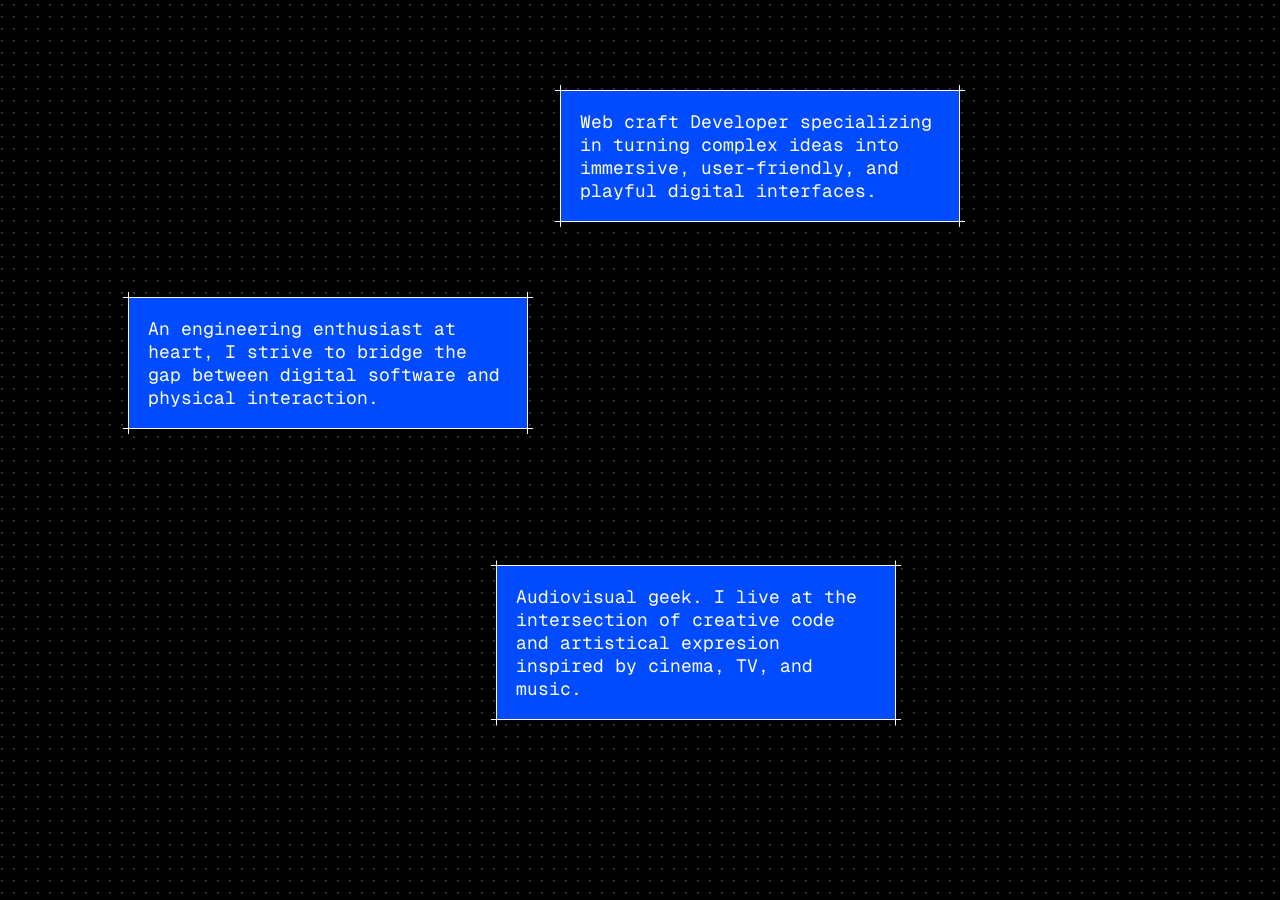
==== index.html @ 768e44a3 "feat: add fluid pixel cursor" ====
<!DOCTYPE html>
<html lang="en">

<head>
  <meta charset="UTF-8">
  <meta name="viewport" content="width=device-width, initial-scale=1.0">
  <title>Document</title>
  <link rel="stylesheet" href="css/style.css">
  <link rel="stylesheet" href="css/fonts.css">
</head>

<body>
  <main>

    <section class="hero__poster">
      <!-- <div class="hero__picture mask-p5">
        <svg class="hero__picture__svg" viewBox="0 0 800 800" fill="none" xmlns="http://www.w3.org/2000/svg"
          preserveAspectRatio="xMidYMid slice">
          <defs>
            <mask id="gridMask" class="grid-mask" maskUnits="userSpaceOnUse" maskContentUnits="userSpaceOnUse" x="0"
              y="0" width="800" height="800">
              <rect width="800" height="800" fill="white" class="rect" />
              <rect width="80" height="80" fill="black" />
              <rect x="80" y="480" width="80" height="80" fill="black" />
              <rect y="400" width="80" height="80" fill="black" />
              <rect x="160" y="400" width="80" height="80" fill="black" />
              <rect x="160" y="560" width="80" height="80" fill="black" />
              <rect x="480" y="560" width="80" height="80" fill="black" />
              <rect x="480" y="240" width="80" height="80" fill="black" />
              <rect x="400" y="480" width="80" height="80" fill="black" />
              <rect y="160" width="80" height="80" fill="black" />
              <rect x="80" y="320" width="80" height="80" fill="black" />
              <rect x="160" y="160" width="80" height="80" fill="black" />
              <rect x="320" y="80" width="80" height="80" fill="black" />
              <rect x="400" y="160" width="80" height="80" fill="black" />
              <rect x="720" y="480" width="80" height="80" fill="black" />
              <rect x="240" y="240" width="80" height="80" fill="black" />
              <rect x="480" y="400" width="80" height="80" fill="black" />
              <rect x="720" y="80" width="80" height="80" fill="black" />
              <rect x="640" width="80" height="80" fill="black" />
              <rect x="320" y="640" width="80" height="80" fill="black" />
              <rect x="560" y="320" width="80" height="80" fill="black" />
              <rect x="240" width="80" height="80" fill="black" />
              <rect y="720" width="80" height="80" fill="black" />
              <rect x="640" y="160" width="80" height="80" fill="black" />
              <rect x="560" y="80" width="80" height="80" fill="black" />
              <rect x="720" y="320" width="80" height="80" fill="black" />
              <rect x="640" y="400" width="80" height="80" fill="black" />
              <rect x="640" y="560" width="80" height="80" fill="black" />
              <rect x="560" y="640" width="80" height="80" fill="black" />
              <rect x="480" y="720" width="80" height="80" fill="black" />
              <rect x="240" y="720" width="80" height="80" fill="black" />
              <rect x="80" y="640" width="80" height="80" fill="black" />
              <rect x="720" y="720" width="80" height="80" fill="black" />
              <rect y="560" width="80" height="80" fill="black" />
              <rect x="80" y="80" width="80" height="80" fill="black" />
              <rect x="400" width="80" height="80" fill="black" />

            </mask>
          </defs>
          <image href="./img/avatar.png" width="800" height="800" preserveAspectRatio="xMidYMid slice"
            mask="url(#gridMask)" />
        </svg>
      </div> -->

      <div class="hero__quotes">
        <div class="hero__quotes__item mask-p5">
          <p class="hero__quotes__item--text">
            <span class="is-span-word">
              <span>W</span>
              <span>e</span>
              <span>b</span>
              <span class="is-space"> </span>
              <span>c</span>
              <span>r</span>
              <span>a</span>
              <span>f</span>
              <span>t</span>
              <span class="is-space"> </span>
              <span>D</span>
              <span>e</span>
              <span>v</span>
              <span>e</span>
              <span>l</span>
              <span>o</span>
              <span>p</span>
              <span>e</span>
              <span>r</span>
              <span class="is-space"> </span>
            </span>specializing in turning complex ideas into
            <span class="is-span-word">

              <span>i</span>
              <span>m</span>
              <span>m</span>
              <span>e</span>
              <span>r</span>
              <span>s</span>
              <span>i</span>
              <span>v</span>
              <span>e</span>
            </span>, user-friendly, and playful digital interfaces.

          </p>
          <div class="hero__quotes__item--border is-horizontal is-top"></div>
          <div class="hero__quotes__item--border is-horizontal is-bottom"></div>
          <div class="hero__quotes__item--border is-vertical is-left"></div>
          <div class="hero__quotes__item--border is-vertical is-right"></div>
        </div>
        <div class="hero__quotes__item mask-p5">
          <p class="hero__quotes__item--text">
            An engineering enthusiast at heart, I strive to bridge the gap between
            <span class="is-span-word">
              <span>d</span>
              <span>i</span>
              <span>g</span>
              <span>i</span>
              <span>t</span>
              <span>a</span>
              <span>l</span>
              <span class="is-space"> </span>
              <span>s</span>
              <span>o</span>
              <span>f</span>
              <span>t</span>
              <span>w</span>
              <span>a</span>
              <span>r</span>
              <span>e</span>
            </span>
            and
            <span class="is-span-word">
              <span>p</span>
              <span>h</span>
              <span>y</span>
              <span>s</span>
              <span>i</span>
              <span>c</span>
              <span>a</span>
              <span>l</span>
              <span class="is-space"> </span>


              <span>i</span>
              <span>n</span>
              <span>t</span>
              <span>e</span>
              <span>r</span>
              <span>a</span>
              <span>c</span>
              <span>t</span>
              <span>i</span>
              <span>o</span>
              <span>n</span></span>.
          </p>
          <div class="hero__quotes__item--border is-horizontal is-top"></div>
          <div class="hero__quotes__item--border is-horizontal is-bottom"></div>
          <div class="hero__quotes__item--border is-vertical is-left"></div>
          <div class="hero__quotes__item--border is-vertical is-right"></div>
        </div>
        <div class="hero__quotes__item mask-p5">
          <p class="hero__quotes__item--text">
            Audiovisual geek. I live at the intersection of

            <span class="is-span-word">
              <span>c</span>
              <span>r</span>
              <span>e</span>
              <span>a</span>
              <span>t</span>
              <span>i</span>
              <span>v</span>
              <span>e</span>
              <span class="is-space"> </span>
              <span>c</span>
              <span>o</span>
              <span>d</span>
              <span>e</span>
            </span> and
            <span class="is-span-word">
              <span>a</span>
              <span>r</span>
              <span>t</span>
              <span>i</span>
              <span>s</span>
              <span>t</span>
              <span>i</span>
              <span>c</span>
              <span>a</span>
              <span>l</span>
              <span class="is-space"> </span>
              <span>e</span>
              <span>x</span>
              <span>p</span>
              <span>r</span>
              <span>e</span>
              <span>s</span>
              <span>i</span>
              <span>o</span>
              <span>n</span>
            </span> inspired by
            cinema, TV, and music.
          </p>
          <div class="hero__quotes__item--border is-horizontal is-top"></div>
          <div class="hero__quotes__item--border is-horizontal is-bottom"></div>
          <div class="hero__quotes__item--border is-vertical is-left"></div>
          <div class="hero__quotes__item--border is-vertical is-right"></div>
        </div>

      </div>


    </section>
  </main>

  <script src="js/script.js" type="module"></script>
</body>

</html>
---- css/style.css ----
@import url('fonts.css');

:root {
  --font-family: 'Geist', sans-serif;
  --font-title: 'Geist', sans-serif;
  --font-mono: 'GeistMono', monospace;
  --font-pixel-circle: 'GeistPixel-Circle', monospace;
  --font-pixel-grid: 'GeistPixel-Grid', monospace;
  --font-pixel-line: 'GeistPixel-Line', monospace;
  --font-pixel-square: 'GeistPixel-Square', monospace;
  --font-pixel-triangle: 'GeistPixel-Triangle', monospace;
  --accent-color: #004bff;
  --background-color: #000;
  --color-text: #FFF;
}

* {
  margin: 0;
  padding: 0;
  box-sizing: border-box;
  /* outline: 1px solid red; */
}

html {
  font-size: 10px;
}

body {
  font-size: 1.4rem;
  background-color: var(--background-color);
  background-image: url("data:image/svg+xml;utf8,<svg width='51' height='51' viewBox='0 0 51 51' fill='none' xmlns='http://www.w3.org/2000/svg'><line x1='4.18933' y1='0' x2='4.18933' y2='8.124' stroke='%23D9D9D9'/><line y1='3.93469' x2='8.1989' y2='3.93469' stroke='%23D9D9D9'/></svg>");
  background-size: 12px 12px;
  background-position-x: 2%;
  background-position-y: 0.5%;
  color: var(--color-text);
  font-family: var(--font-mono);
  padding: 2rem;
  overflow-x: hidden;
  min-height: 100vh;

  display: flex;
  flex-direction: column;
  justify-content: center;
  align-items: center;
}

main {
  width: 100%;
  height: 100%;
  /* display: flex;
  flex-direction: column;
  justify-content: center;
  align-items: center; */
}

canvas {
  position: fixed;
  top: 0;
  left: 0;
  width: 100%;
  height: 100%;
  z-index: -1;
}

strong {
  font-family: var(--font-pixel-line);
  font-weight: 100;
  color: var(--accent-color);
}

h2,
h3 {
  font-size: 2rem;
  margin-bottom: 2rem;
}

ol,
ul {
  list-style: none;
  margin-bottom: 2rem;
}

a {
  text-decoration: none;
  color: var(--color-text);
  text-decoration: underline;
  transition: all 0.2s ease-out;
}

/* a:hover {
  color: var(--accent-color);
  background-color: var(--color-text);
  animation: underline 0.2s ease-out;
} */

img {
  width: 100%;
  height: auto;
  object-fit: cover;
}

span {
  display: inline-block;
  width: max-content;
}

*::selection {
  color: var(--accent-color);
  background-color: var(--color-text);
}




.hero__quotes {
  display: flex;
  align-items: center;
  flex-direction: column;
  gap: 10rem;
  padding-block: 5rem;
}

.hero__quotes__item {
  position: relative;
  padding: 2rem;
  background-color: var(--accent-color);
  width: 80%;
  transition: all 0.2s ease;
  /* animation: floating 10s linear infinite;
  animation-delay: calc(2s * sibling-index()); */
}

.hero__quotes__item--text {
  transition: all 0.2s ease;
}

.hero__quotes__item--text>.is-span-word {
  display: inline-flex;
  width: max-content;
}

.hero__quotes__item--text>span {
  display: inline-block;
  width: 1ch;
}

.hero__quotes__item--text .is-space {
  width: 1ch;
}

.hero__quotes__item--border {
  position: absolute;
  background-color: var(--color-text);
  z-index: 1;
  transition: all 0.2s ease;
}

.hero__quotes__item--border.is-horizontal {
  height: 1px;
  width: calc(100% + 1rem);
  left: 50%;
  transform: translateX(-50%);
}

.hero__quotes__item--border.is-vertical {
  width: 1px;
  height: calc(100% + 1rem);
  top: 50%;
  transform: translateY(-50%);
}

.hero__quotes__item--border.is-top {
  top: 0;
}

.hero__quotes__item--border.is-bottom {
  bottom: 0;
}

.hero__quotes__item--border.is-left {
  left: 0;
}

.hero__quotes__item--border.is-right {
  right: 0;

}


/* Tablet */
@media (min-width: 768px) {



  .hero__quotes {
    position: absolute;
    inset: 0;
  }

  .hero__quotes__item {
    position: fixed;
    max-width: 300px;
    /* animation: floating 10s linear infinite; */
    animation-delay: calc(2s * sibling-index());
  }



  .hero__quotes__item:nth-child(1) {
    top: 10%;
    right: 25%;
  }

  .hero__quotes__item:nth-child(2) {
    top: 33%;
    left: 10%;
  }

  .hero__quotes__item:nth-child(3) {
    bottom: 20%;
    right: 30%;
  }



}

/* Desktop */
@media (min-width: 1200px) {
  .hero__quotes__item {
    max-width: 400px;
  }

  .hero__quotes__item--text {
    font-size: 1.8rem;
  }


}

/* Hover */
@media (hover: hover) and (pointer: fine) {
  .hero__quotes__item:hover .hero__quotes__item--text {
    scale: 0.9;
  }

  .hero__quotes__item:hover .hero__quotes__item--border.is-horizontal {
    width: calc(100% - 4rem);
  }

  .hero__quotes__item:hover .hero__quotes__item--border.is-vertical {
    height: calc(100% - 3rem);
  }

  .hero__quotes__item:hover .is-top {
    translate: 0 1.5rem;
  }

  .hero__quotes__item:hover .is-bottom {
    translate: 0 -1.5rem;
  }

  .hero__quotes__item:hover .is-left {
    translate: 2rem 0;
  }

  .hero__quotes__item:hover .is-right {
    translate: -2rem 0;
  }

  .hero__quotes__item:hover .is-span-word {
    background-color: var(--color-text);
    color: var(--accent-color);
  }

  .hero__quotes__item:hover .is-span-word>span {

    animation: type-lette-opacity 0.15s linear forwards;
    animation-delay: calc(0.1s + 0.02s * sibling-index());
  }


}

/* no hover */
@media (hover: none) and (pointer: coarse) {
  .hero__quotes__item .is-span-word {
    background-color: var(--color-text);
    color: var(--accent-color);
  }
}

@media (max-width: 767px) {

  html,
  body,
  main {
    max-height: 100svh;
  }

  body {
    min-height: 100svh;
  }

  canvas {
    max-height: 100svh;
    height: 100svh;
  }
}

/* Animations */
@keyframes fadeIn {
  from {
    opacity: 0;
  }

  to {
    opacity: 1;
  }
}



@keyframes disappear-rect {

  /* from {
    fill: black;
  }

  to {
    fill: white;
  } */
  0% {
    fill: black;
  }

  33% {
    fill: white;
  }

  66% {
    fill: white;
  }

  100% {
    fill: black;
  }

}

@keyframes blink {
  0% {
    opacity: 0;
  }

  33% {
    opacity: 1;
  }

  66% {
    opacity: 1;
  }

  100% {
    opacity: 0;
  }
}

@keyframes underscore {

  0% {
    opacity: 1;
  }

  49% {
    opacity: 1;
  }

  50% {
    opacity: 0;
  }

  100% {
    opacity: 0;
  }
}

@keyframes type-lette-opacity {


  0% {
    /* width: 0ch; */
    opacity: 0;
  }

  1% {
    opacity: 1;
  }

  12% {
    opacity: 1;
  }

  13% {
    opacity: 0;
  }

  100% {
    opacity: 1;
  }
}
---- css/fonts.css ----
/* Geist Variable Fonts */
@font-face {
  font-family: 'Geist';
  src: url('../fonts/Geist/webfonts/Geist[wght].woff2') format('woff2');
  font-weight: 100 900;
  font-style: normal;
  font-display: swap;
}

@font-face {
  font-family: 'Geist';
  src: url('../fonts/Geist/webfonts/Geist-Italic[wght].woff2') format('woff2');
  font-weight: 100 900;
  font-style: italic;
  font-display: swap;
}

/* Geist Static Fonts - Fallbacks */
@font-face {
  font-family: 'Geist';
  src: url('../fonts/Geist/webfonts/Geist-Thin.woff2') format('woff2');
  font-weight: 100;
  font-style: normal;
  font-display: swap;
}

@font-face {
  font-family: 'Geist';
  src: url('../fonts/Geist/webfonts/Geist-ThinItalic.woff2') format('woff2');
  font-weight: 100;
  font-style: italic;
  font-display: swap;
}

@font-face {
  font-family: 'Geist';
  src: url('../fonts/Geist/webfonts/Geist-ExtraLight.woff2') format('woff2');
  font-weight: 200;
  font-style: normal;
  font-display: swap;
}

@font-face {
  font-family: 'Geist';
  src: url('../fonts/Geist/webfonts/Geist-ExtraLightItalic.woff2') format('woff2');
  font-weight: 200;
  font-style: italic;
  font-display: swap;
}

@font-face {
  font-family: 'Geist';
  src: url('../fonts/Geist/webfonts/Geist-Light.woff2') format('woff2');
  font-weight: 300;
  font-style: normal;
  font-display: swap;
}

@font-face {
  font-family: 'Geist';
  src: url('../fonts/Geist/webfonts/Geist-LightItalic.woff2') format('woff2');
  font-weight: 300;
  font-style: italic;
  font-display: swap;
}

@font-face {
  font-family: 'Geist';
  src: url('../fonts/Geist/webfonts/Geist-Regular.woff2') format('woff2');
  font-weight: 400;
  font-style: normal;
  font-display: swap;
}

@font-face {
  font-family: 'Geist';
  src: url('../fonts/Geist/webfonts/Geist-Italic.woff2') format('woff2');
  font-weight: 400;
  font-style: italic;
  font-display: swap;
}

@font-face {
  font-family: 'Geist';
  src: url('../fonts/Geist/webfonts/Geist-Medium.woff2') format('woff2');
  font-weight: 500;
  font-style: normal;
  font-display: swap;
}

@font-face {
  font-family: 'Geist';
  src: url('../fonts/Geist/webfonts/Geist-MediumItalic.woff2') format('woff2');
  font-weight: 500;
  font-style: italic;
  font-display: swap;
}

@font-face {
  font-family: 'Geist';
  src: url('../fonts/Geist/webfonts/Geist-SemiBold.woff2') format('woff2');
  font-weight: 600;
  font-style: normal;
  font-display: swap;
}

@font-face {
  font-family: 'Geist';
  src: url('../fonts/Geist/webfonts/Geist-SemiBoldItalic.woff2') format('woff2');
  font-weight: 600;
  font-style: italic;
  font-display: swap;
}

@font-face {
  font-family: 'Geist';
  src: url('../fonts/Geist/webfonts/Geist-Bold.woff2') format('woff2');
  font-weight: 700;
  font-style: normal;
  font-display: swap;
}

@font-face {
  font-family: 'Geist';
  src: url('../fonts/Geist/webfonts/Geist-BoldItalic.woff2') format('woff2');
  font-weight: 700;
  font-style: italic;
  font-display: swap;
}

@font-face {
  font-family: 'Geist';
  src: url('../fonts/Geist/webfonts/Geist-ExtraBold.woff2') format('woff2');
  font-weight: 800;
  font-style: normal;
  font-display: swap;
}

@font-face {
  font-family: 'Geist';
  src: url('../fonts/Geist/webfonts/Geist-ExtraBoldItalic.woff2') format('woff2');
  font-weight: 800;
  font-style: italic;
  font-display: swap;
}

@font-face {
  font-family: 'Geist';
  src: url('../fonts/Geist/webfonts/Geist-Black.woff2') format('woff2');
  font-weight: 900;
  font-style: normal;
  font-display: swap;
}

@font-face {
  font-family: 'Geist';
  src: url('../fonts/Geist/webfonts/Geist-BlackItalic.woff2') format('woff2');
  font-weight: 900;
  font-style: italic;
  font-display: swap;
}

/* GeistMono Variable Fonts */
@font-face {
  font-family: 'GeistMono';
  src: url('../fonts/GeistMono/webfonts/GeistMono[wght].woff2') format('woff2');
  font-weight: 100 900;
  font-style: normal;
  font-display: swap;
}

@font-face {
  font-family: 'GeistMono';
  src: url('../fonts/GeistMono/webfonts/GeistMono-Italic[wght].woff2') format('woff2');
  font-weight: 100 900;
  font-style: italic;
  font-display: swap;
}

/* GeistMono Static Fonts - Fallbacks */
@font-face {
  font-family: 'GeistMono';
  src: url('../fonts/GeistMono/webfonts/GeistMono-Thin.woff2') format('woff2');
  font-weight: 100;
  font-style: normal;
  font-display: swap;
}

@font-face {
  font-family: 'GeistMono';
  src: url('../fonts/GeistMono/webfonts/GeistMono-ThinItalic.woff2') format('woff2');
  font-weight: 100;
  font-style: italic;
  font-display: swap;
}

@font-face {
  font-family: 'GeistMono';
  src: url('../fonts/GeistMono/webfonts/GeistMono-ExtraLight.woff2') format('woff2');
  font-weight: 200;
  font-style: normal;
  font-display: swap;
}

@font-face {
  font-family: 'GeistMono';
  src: url('../fonts/GeistMono/webfonts/GeistMono-ExtraLightItalic.woff2') format('woff2');
  font-weight: 200;
  font-style: italic;
  font-display: swap;
}

@font-face {
  font-family: 'GeistMono';
  src: url('../fonts/GeistMono/webfonts/GeistMono-Light.woff2') format('woff2');
  font-weight: 300;
  font-style: normal;
  font-display: swap;
}

@font-face {
  font-family: 'GeistMono';
  src: url('../fonts/GeistMono/webfonts/GeistMono-LightItalic.woff2') format('woff2');
  font-weight: 300;
  font-style: italic;
  font-display: swap;
}

@font-face {
  font-family: 'GeistMono';
  src: url('../fonts/GeistMono/webfonts/GeistMono-Regular.woff2') format('woff2');
  font-weight: 400;
  font-style: normal;
  font-display: swap;
}

@font-face {
  font-family: 'GeistMono';
  src: url('../fonts/GeistMono/webfonts/GeistMono-Italic.woff2') format('woff2');
  font-weight: 400;
  font-style: italic;
  font-display: swap;
}

@font-face {
  font-family: 'GeistMono';
  src: url('../fonts/GeistMono/webfonts/GeistMono-Medium.woff2') format('woff2');
  font-weight: 500;
  font-style: normal;
  font-display: swap;
}

@font-face {
  font-family: 'GeistMono';
  src: url('../fonts/GeistMono/webfonts/GeistMono-MediumItalic.woff2') format('woff2');
  font-weight: 500;
  font-style: italic;
  font-display: swap;
}

@font-face {
  font-family: 'GeistMono';
  src: url('../fonts/GeistMono/webfonts/GeistMono-SemiBold.woff2') format('woff2');
  font-weight: 600;
  font-style: normal;
  font-display: swap;
}

@font-face {
  font-family: 'GeistMono';
  src: url('../fonts/GeistMono/webfonts/GeistMono-SemiBoldItalic.woff2') format('woff2');
  font-weight: 600;
  font-style: italic;
  font-display: swap;
}

@font-face {
  font-family: 'GeistMono';
  src: url('../fonts/GeistMono/webfonts/GeistMono-Bold.woff2') format('woff2');
  font-weight: 700;
  font-style: normal;
  font-display: swap;
}

@font-face {
  font-family: 'GeistMono';
  src: url('../fonts/GeistMono/webfonts/GeistMono-BoldItalic.woff2') format('woff2');
  font-weight: 700;
  font-style: italic;
  font-display: swap;
}

@font-face {
  font-family: 'GeistMono';
  src: url('../fonts/GeistMono/webfonts/GeistMono-ExtraBold.woff2') format('woff2');
  font-weight: 800;
  font-style: normal;
  font-display: swap;
}

@font-face {
  font-family: 'GeistMono';
  src: url('../fonts/GeistMono/webfonts/GeistMono-ExtraBoldItalic.woff2') format('woff2');
  font-weight: 800;
  font-style: italic;
  font-display: swap;
}

@font-face {
  font-family: 'GeistMono';
  src: url('../fonts/GeistMono/webfonts/GeistMono-Black.woff2') format('woff2');
  font-weight: 900;
  font-style: normal;
  font-display: swap;
}

@font-face {
  font-family: 'GeistMono';
  src: url('../fonts/GeistMono/webfonts/GeistMono-BlackItalic.woff2') format('woff2');
  font-weight: 900;
  font-style: italic;
  font-display: swap;
}

/* GeistPixel Fonts */
@font-face {
  font-family: 'GeistPixel-Circle';
  src: url('../fonts/GeistPixel/webfonts/GeistPixel-Circle.woff2') format('woff2');
  font-weight: 400;
  font-style: normal;
  font-display: swap;
}

@font-face {
  font-family: 'GeistPixel-Grid';
  src: url('../fonts/GeistPixel/webfonts/GeistPixel-Grid.woff2') format('woff2');
  font-weight: 400;
  font-style: normal;
  font-display: swap;
}

@font-face {
  font-family: 'GeistPixel-Line';
  src: url('../fonts/GeistPixel/webfonts/GeistPixel-Line.woff2') format('woff2');
  font-weight: 400;
  font-style: normal;
  font-display: swap;
}

@font-face {
  font-family: 'GeistPixel-Square';
  src: url('../fonts/GeistPixel/webfonts/GeistPixel-Square.woff2') format('woff2');
  font-weight: 400;
  font-style: normal;
  font-display: swap;
}

@font-face {
  font-family: 'GeistPixel-Triangle';
  src: url('../fonts/GeistPixel/webfonts/GeistPixel-Triangle.woff2') format('woff2');
  font-weight: 400;
  font-style: normal;
  font-display: swap;
}
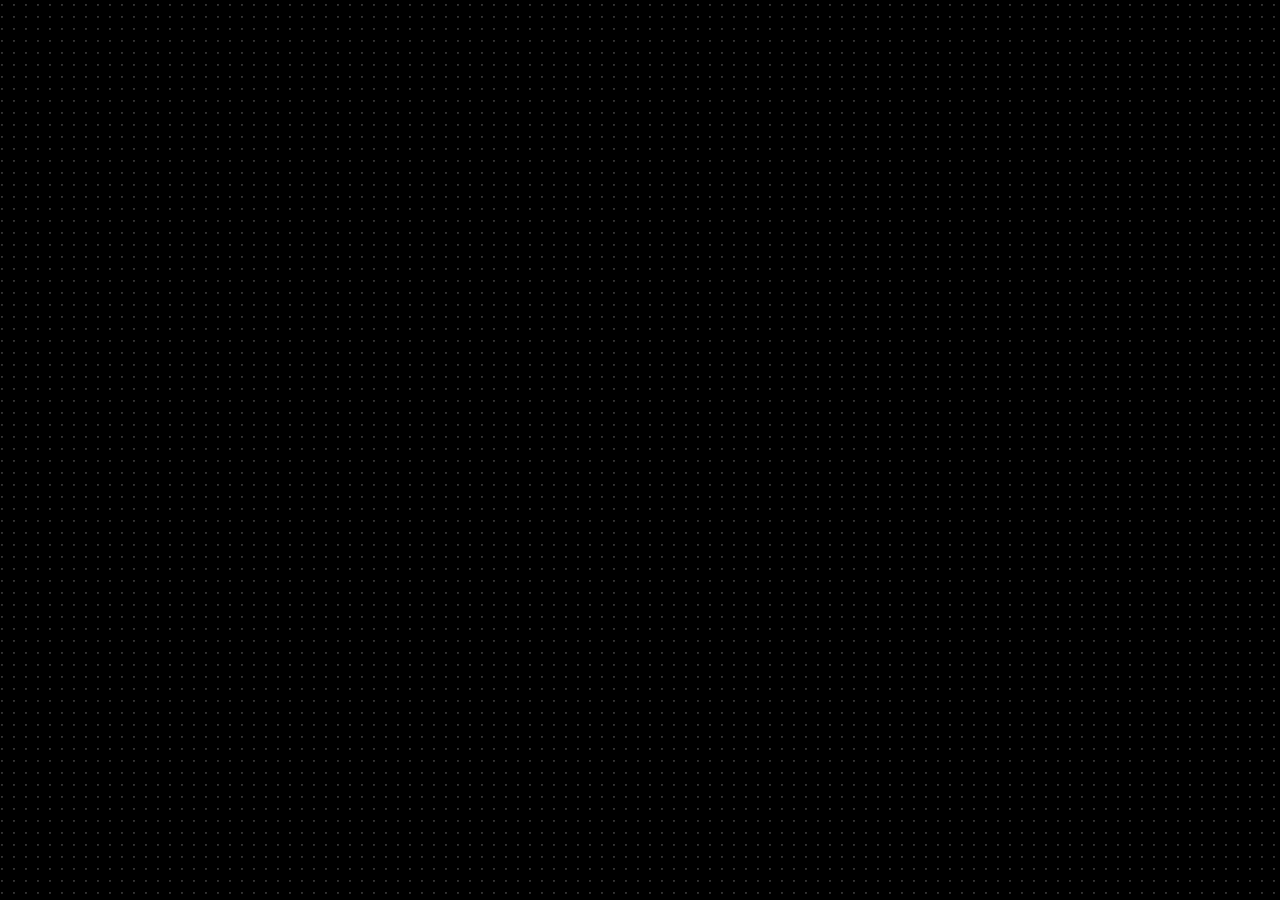
==== commit 9058ea6a: "feat: improve ui, add presets for fluid pixel, improve mobile experience" ====
--- a/index.html
+++ b/index.html
@@ -4,7 +4,43 @@
 <head>
   <meta charset="UTF-8">
   <meta name="viewport" content="width=device-width, initial-scale=1.0">
-  <title>Document</title>
+  <link rel="icon" type="image/png" href="./img/favicon-96x96.png" sizes="96x96" />
+  <link rel="icon" type="image/svg+xml" href="./img/favicon.svg" />
+  <link rel="shortcut icon" href="./img/favicon.ico" />
+  <link rel="apple-touch-icon" sizes="180x180" href="./img/apple-touch-icon.png" />
+  <meta name="apple-mobile-web-app-title" content="Fluid Pixel Cursor" />
+  <link rel="manifest" href="./img/site.webmanifest" />
+  <title>Fluid Pixel Cursor</title>
+
+  <!-- Primary Meta Tags -->
+  <meta name="title" content="Fluid Pixel Cursor" />
+  <meta name="description"
+    content="Interactive portfolio experiment with a fluid pixel cursor effect built with HTML, CSS, and JavaScript." />
+  <meta name="language" content="en" />
+  <meta name="robots" content="index, follow" />
+
+  <!-- Open Graph / Facebook -->
+  <meta property="og:type" content="website" />
+  <meta property="og:url" content="https://nestorrig.github.io/interactividad/" />
+  <meta property="og:title" content="Fluid Pixel Cursor" />
+  <meta property="og:description"
+    content="Interactive portfolio experiment with a fluid pixel cursor effect built with HTML, CSS, and JavaScript." />
+  <meta property="og:image" content="https://nestorrig.github.io/interactividad/img/cover.jpg" />
+  <meta property="og:image:width" content="1200" />
+  <meta property="og:image:height" content="630" />
+  <meta property="og:image:alt" content="Fluid Pixel Cursor cover image" />
+  <meta property="og:locale" content="en" />
+  <meta property="og:site_name" content="Fluid Pixel Cursor" />
+
+  <!-- Twitter -->
+  <meta name="twitter:card" content="summary_large_image" />
+  <meta name="twitter:url" content="https://nestorrig.github.io/interactividad/" />
+  <meta name="twitter:title" content="Fluid Pixel Cursor" />
+  <meta name="twitter:description"
+    content="Interactive portfolio experiment with a fluid pixel cursor effect built with HTML, CSS, and JavaScript." />
+  <meta name="twitter:image" content="https://nestorrig.github.io/interactividad/img/cover.jpg" />
+  <meta name="twitter:image:alt" content="Fluid Pixel Cursor cover image" />
+
   <link rel="stylesheet" href="css/style.css">
   <link rel="stylesheet" href="css/fonts.css">
 </head>
@@ -13,58 +49,8 @@
   <main>
 
     <section class="hero__poster">
-      <!-- <div class="hero__picture mask-p5">
-        <svg class="hero__picture__svg" viewBox="0 0 800 800" fill="none" xmlns="http://www.w3.org/2000/svg"
-          preserveAspectRatio="xMidYMid slice">
-          <defs>
-            <mask id="gridMask" class="grid-mask" maskUnits="userSpaceOnUse" maskContentUnits="userSpaceOnUse" x="0"
-              y="0" width="800" height="800">
-              <rect width="800" height="800" fill="white" class="rect" />
-              <rect width="80" height="80" fill="black" />
-              <rect x="80" y="480" width="80" height="80" fill="black" />
-              <rect y="400" width="80" height="80" fill="black" />
-              <rect x="160" y="400" width="80" height="80" fill="black" />
-              <rect x="160" y="560" width="80" height="80" fill="black" />
-              <rect x="480" y="560" width="80" height="80" fill="black" />
-              <rect x="480" y="240" width="80" height="80" fill="black" />
-              <rect x="400" y="480" width="80" height="80" fill="black" />
-              <rect y="160" width="80" height="80" fill="black" />
-              <rect x="80" y="320" width="80" height="80" fill="black" />
-              <rect x="160" y="160" width="80" height="80" fill="black" />
-              <rect x="320" y="80" width="80" height="80" fill="black" />
-              <rect x="400" y="160" width="80" height="80" fill="black" />
-              <rect x="720" y="480" width="80" height="80" fill="black" />
-              <rect x="240" y="240" width="80" height="80" fill="black" />
-              <rect x="480" y="400" width="80" height="80" fill="black" />
-              <rect x="720" y="80" width="80" height="80" fill="black" />
-              <rect x="640" width="80" height="80" fill="black" />
-              <rect x="320" y="640" width="80" height="80" fill="black" />
-              <rect x="560" y="320" width="80" height="80" fill="black" />
-              <rect x="240" width="80" height="80" fill="black" />
-              <rect y="720" width="80" height="80" fill="black" />
-              <rect x="640" y="160" width="80" height="80" fill="black" />
-              <rect x="560" y="80" width="80" height="80" fill="black" />
-              <rect x="720" y="320" width="80" height="80" fill="black" />
-              <rect x="640" y="400" width="80" height="80" fill="black" />
-              <rect x="640" y="560" width="80" height="80" fill="black" />
-              <rect x="560" y="640" width="80" height="80" fill="black" />
-              <rect x="480" y="720" width="80" height="80" fill="black" />
-              <rect x="240" y="720" width="80" height="80" fill="black" />
-              <rect x="80" y="640" width="80" height="80" fill="black" />
-              <rect x="720" y="720" width="80" height="80" fill="black" />
-              <rect y="560" width="80" height="80" fill="black" />
-              <rect x="80" y="80" width="80" height="80" fill="black" />
-              <rect x="400" width="80" height="80" fill="black" />
-
-            </mask>
-          </defs>
-          <image href="./img/avatar.png" width="800" height="800" preserveAspectRatio="xMidYMid slice"
-            mask="url(#gridMask)" />
-        </svg>
-      </div> -->
-
-      <div class="hero__quotes">
-        <div class="hero__quotes__item mask-p5">
+      <div class="hero__quotes" style="display: none;">
+        <div class="hero__quotes__item mask-item">
           <p class="hero__quotes__item--text">
             <span class="is-span-word">
               <span>W</span>
@@ -107,7 +93,7 @@
           <div class="hero__quotes__item--border is-vertical is-left"></div>
           <div class="hero__quotes__item--border is-vertical is-right"></div>
         </div>
-        <div class="hero__quotes__item mask-p5">
+        <div class="hero__quotes__item mask-item">
           <p class="hero__quotes__item--text">
             An engineering enthusiast at heart, I strive to bridge the gap between
             <span class="is-span-word">
@@ -158,7 +144,7 @@
           <div class="hero__quotes__item--border is-vertical is-left"></div>
           <div class="hero__quotes__item--border is-vertical is-right"></div>
         </div>
-        <div class="hero__quotes__item mask-p5">
+        <div class="hero__quotes__item mask-item">
           <p class="hero__quotes__item--text">
             Audiovisual geek. I live at the intersection of
 
--- a/css/style.css
+++ b/css/style.css
@@ -26,7 +26,7 @@
 }
 
 body {
-  font-size: 1.4rem;
+  font-size: 0.96rem;
   background-color: var(--background-color);
   background-image: url("data:image/svg+xml;utf8,<svg width='51' height='51' viewBox='0 0 51 51' fill='none' xmlns='http://www.w3.org/2000/svg'><line x1='4.18933' y1='0' x2='4.18933' y2='8.124' stroke='%23D9D9D9'/><line y1='3.93469' x2='8.1989' y2='3.93469' stroke='%23D9D9D9'/></svg>");
   background-size: 12px 12px;
@@ -34,7 +34,7 @@
   background-position-y: 0.5%;
   color: var(--color-text);
   font-family: var(--font-mono);
-  padding: 2rem;
+  padding-inline: 2rem;
   overflow-x: hidden;
   min-height: 100vh;
 
@@ -46,14 +46,14 @@
 
 main {
   width: 100%;
-  height: 100%;
+  height: 100svh;
   /* display: flex;
   flex-direction: column;
   justify-content: center;
   align-items: center; */
 }
 
-canvas {
+#fluid {
   position: fixed;
   top: 0;
   left: 0;
@@ -109,14 +109,18 @@
   background-color: var(--color-text);
 }
 
-
+section {
+  height: 100%;
+}
 
 
 .hero__quotes {
+  height: 100%;
   display: flex;
   align-items: center;
   flex-direction: column;
-  gap: 10rem;
+  gap: 7rem;
+  justify-content: space-between;
   padding-block: 5rem;
 }
 
@@ -212,13 +216,13 @@
   }
 
   .hero__quotes__item:nth-child(2) {
-    top: 33%;
+    top: 40%;
     left: 10%;
   }
 
   .hero__quotes__item:nth-child(3) {
-    bottom: 20%;
-    right: 30%;
+    bottom: 15%;
+    right: 20%;
   }
 
 
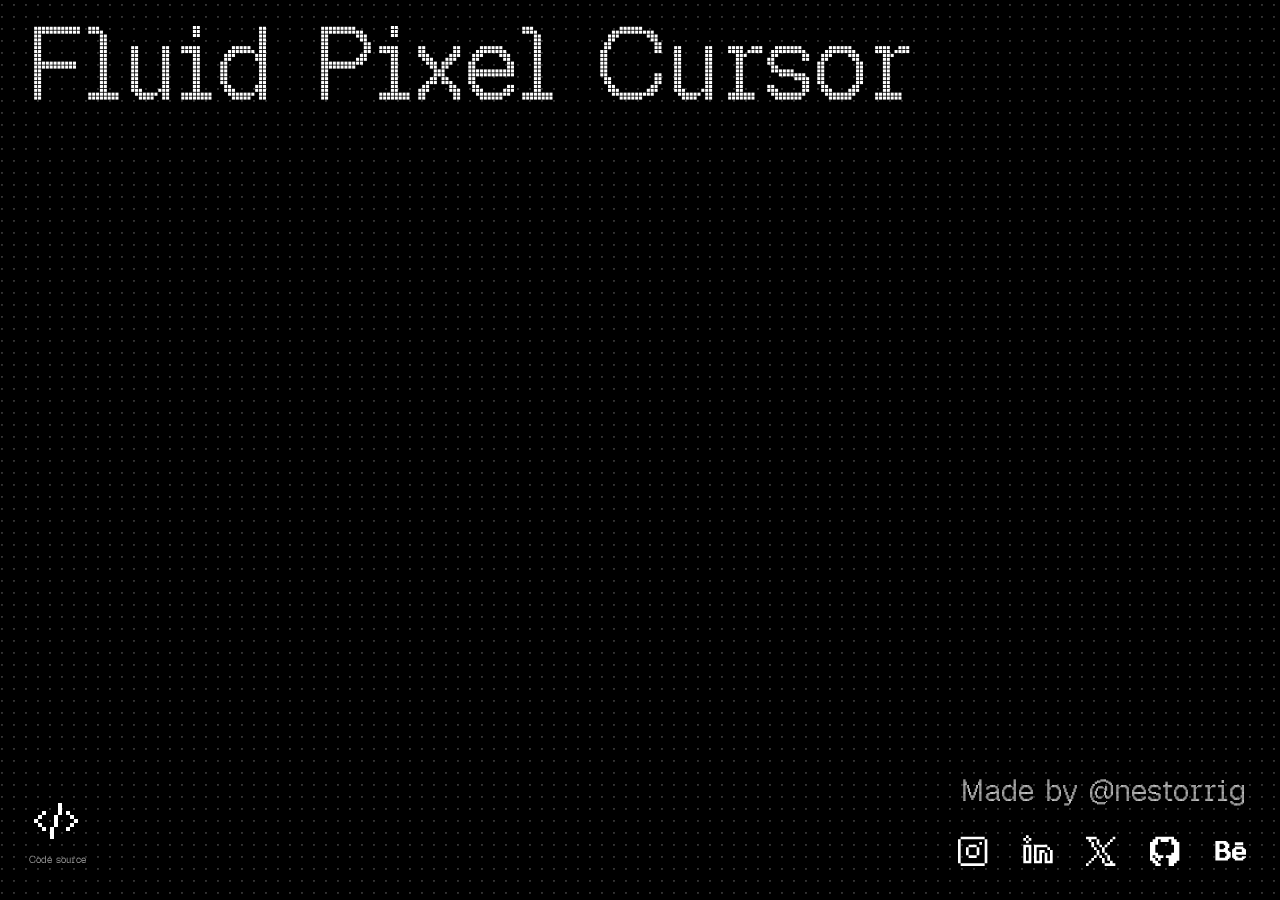
==== commit 4baaf9f8: "Feat: remove hover state, improve ui" ====
--- a/index.html
+++ b/index.html
@@ -42,161 +42,78 @@
   <meta name="twitter:image:alt" content="Fluid Pixel Cursor cover image" />
 
   <link rel="stylesheet" href="css/style.css">
-  <link rel="stylesheet" href="css/fonts.css">
 </head>
 
 <body>
-  <main>
+  <main class="main">
+    <div class="hero">
+      <h1 class="hero__title">Fluid Pixel Cursor</h1>
+    </div>
 
-    <section class="hero__poster">
-      <div class="hero__quotes" style="display: none;">
-        <div class="hero__quotes__item mask-item">
-          <p class="hero__quotes__item--text">
-            <span class="is-span-word">
-              <span>W</span>
-              <span>e</span>
-              <span>b</span>
-              <span class="is-space"> </span>
-              <span>c</span>
-              <span>r</span>
-              <span>a</span>
-              <span>f</span>
-              <span>t</span>
-              <span class="is-space"> </span>
-              <span>D</span>
-              <span>e</span>
-              <span>v</span>
-              <span>e</span>
-              <span>l</span>
-              <span>o</span>
-              <span>p</span>
-              <span>e</span>
-              <span>r</span>
-              <span class="is-space"> </span>
-            </span>specializing in turning complex ideas into
-            <span class="is-span-word">
+    <footer class="footer">
+      <div class="code">
+        <a href="https://github.com/nestorrig/F2R-2026" target="_blank" title="Code source">
+          <svg xmlns="http://www.w3.org/2000/svg" width="12" height="12" viewBox="0 0 12 12">
+            <path d="M0 0h12v12H0z" fill="none" />
+            <path fill="currentColor"
+              d="M6 5H5v3h1Zm0 0h1V2H6ZM0 7h1V6H0Zm1 1h1V7H1Zm1 1h1V8H2Zm2 2h1V8H4ZM1 6h1V5H1Zm1-1h1V4H2Zm6 4h1V8H8Zm1-1h1V7H9Zm0-2h1V5H9Zm1 1h1V6h-1ZM8 5h1V4H8Zm0 0" />
+          </svg>
 
-              <span>i</span>
-              <span>m</span>
-              <span>m</span>
-              <span>e</span>
-              <span>r</span>
-              <span>s</span>
-              <span>i</span>
-              <span>v</span>
-              <span>e</span>
-            </span>, user-friendly, and playful digital interfaces.
+        </a>
+        <p>Code source</p>
 
-          </p>
-          <div class="hero__quotes__item--border is-horizontal is-top"></div>
-          <div class="hero__quotes__item--border is-horizontal is-bottom"></div>
-          <div class="hero__quotes__item--border is-vertical is-left"></div>
-          <div class="hero__quotes__item--border is-vertical is-right"></div>
+      </div>
+      <div class="social">
+        <p>Made by @nestorrig</p>
+        <div class="socials-list">
+          <a href="https://www.instagram.com/nestorrig/" target="_blank" title="Instagram">
+            <svg xmlns="http://www.w3.org/2000/svg" width="12" height="12" viewBox="0 0 12 12">
+              <path d="M0 0h12v12H0z" fill="none" />
+              <path fill="currentColor"
+                d="M1 2H0v9h1Zm0 0h9V1H1Zm0 10h9v-1H1Zm2-4h1V5H3Zm1 1h3V8H4Zm0-4h3V4H4Zm3 3h1V5H7Zm3 3h1V2h-1ZM8 4h1V3H8Zm0 0" />
+            </svg>
+          </a>
+          <a href="https://www.linkedin.com/in/nestorrig/" target="_blank" title="LinkedIn">
+            <svg xmlns="http://www.w3.org/2000/svg" width="1em" height="1em" viewBox="0 0 24 24">
+              <path d="M0 0h24v24H0z" fill="none" />
+              <path fill="currentColor"
+                d="M7 22H1V8h6zm12-12h-8v10h2v-8h4v2h-2v8H9V8h10zm4 12h-6v-8h2v6h2v-8h2zM3 20h2V10H3zm18-8h-2v-2h2zM5 7H3V5h2zM3 5H1V3h2zm4 0H5V3h2zM5 3H3V1h2z" />
+            </svg>
+
+          </a>
+          <a href="https://www.x.com/nestorrig/" target="_blank" title="Twitter">
+            <svg xmlns="http://www.w3.org/2000/svg" width="1em" height="1em" viewBox="0 0 12 12">
+              <path d="M0 0h12v12H0z" fill="none" />
+              <path fill="currentColor"
+                d="M1 3h1V2h2V1H0v1h1Zm-1 9h1v-1H0Zm1-1h1v-1H1Zm1-1h1V9H2Zm1-1h1V8H3Zm3 2h1V9H6ZM5 9h1V8H5ZM4 8h1V6H4ZM3 6h1V5H3Zm4 6h4v-1h-1v-1H9v1H7ZM2 5h1V3H2Zm6 5h1V8H8ZM7 8h1V7H7ZM6 7h1V5H6ZM5 5h1V4H5ZM4 4h1V2H4Zm3 1h1V4H7Zm1-1h1V3H8Zm1-1h1V2H9Zm1-1h1V1h-1Zm0 0" />
+            </svg>
+
+          </a>
+          <a href="https://www.github.com/nestorrig/" target="_blank" title="GitHub">
+            <svg xmlns="http://www.w3.org/2000/svg" width="12" height="12" viewBox="0 0 12 12">
+              <path d="M0 0h12v12H0z" fill="none" />
+              <path fill="currentColor"
+                d="M2 12h2v-1H3v-1H2V9H1V8h1v1h1v1h1V9h1V8H3V7H2V4h1V2h1v1h3V2h1v2h1v3H8v1H6v1h1v3h2v-1h1v-1h1V3h-1V2H9V1H2v1H1v1H0v7h1v1h1Zm0 0" />
+            </svg>
+
+          </a>
+          <a href="https://www.behance.net/nestorrig/" target="_blank" title="Behance">
+            <svg xmlns="http://www.w3.org/2000/svg" width="1em" height="1em" viewBox="0 0 23 23">
+              <path d="M0 0h24v24H0z" fill="none" />
+              <path fill="currentColor"
+                d="M22 11v-1h-1V9h-6v1h-1v1h-1v6h1v1h1v1h6v-1h1v-1h1v-1h-3v1h-3v-1h-1v-1h7v-4Zm-6 2v-2h4v2Zm-1-7h6v2h-6zm-4 7v-1h-1v-2h1V7h-1V6H9V5H1v14h9v-1h1v-1h1v-4ZM4 7h3v1h1v2H7v1H4Zm5 9H8v1H4v-4h4v1h1Z" />
+            </svg>
+
+          </a>
+
         </div>
-        <div class="hero__quotes__item mask-item">
-          <p class="hero__quotes__item--text">
-            An engineering enthusiast at heart, I strive to bridge the gap between
-            <span class="is-span-word">
-              <span>d</span>
-              <span>i</span>
-              <span>g</span>
-              <span>i</span>
-              <span>t</span>
-              <span>a</span>
-              <span>l</span>
-              <span class="is-space"> </span>
-              <span>s</span>
-              <span>o</span>
-              <span>f</span>
-              <span>t</span>
-              <span>w</span>
-              <span>a</span>
-              <span>r</span>
-              <span>e</span>
-            </span>
-            and
-            <span class="is-span-word">
-              <span>p</span>
-              <span>h</span>
-              <span>y</span>
-              <span>s</span>
-              <span>i</span>
-              <span>c</span>
-              <span>a</span>
-              <span>l</span>
-              <span class="is-space"> </span>
-
-
-              <span>i</span>
-              <span>n</span>
-              <span>t</span>
-              <span>e</span>
-              <span>r</span>
-              <span>a</span>
-              <span>c</span>
-              <span>t</span>
-              <span>i</span>
-              <span>o</span>
-              <span>n</span></span>.
-          </p>
-          <div class="hero__quotes__item--border is-horizontal is-top"></div>
-          <div class="hero__quotes__item--border is-horizontal is-bottom"></div>
-          <div class="hero__quotes__item--border is-vertical is-left"></div>
-          <div class="hero__quotes__item--border is-vertical is-right"></div>
-        </div>
-        <div class="hero__quotes__item mask-item">
-          <p class="hero__quotes__item--text">
-            Audiovisual geek. I live at the intersection of
-
-            <span class="is-span-word">
-              <span>c</span>
-              <span>r</span>
-              <span>e</span>
-              <span>a</span>
-              <span>t</span>
-              <span>i</span>
-              <span>v</span>
-              <span>e</span>
-              <span class="is-space"> </span>
-              <span>c</span>
-              <span>o</span>
-              <span>d</span>
-              <span>e</span>
-            </span> and
-            <span class="is-span-word">
-              <span>a</span>
-              <span>r</span>
-              <span>t</span>
-              <span>i</span>
-              <span>s</span>
-              <span>t</span>
-              <span>i</span>
-              <span>c</span>
-              <span>a</span>
-              <span>l</span>
-              <span class="is-space"> </span>
-              <span>e</span>
-              <span>x</span>
-              <span>p</span>
-              <span>r</span>
-              <span>e</span>
-              <span>s</span>
-              <span>i</span>
-              <span>o</span>
-              <span>n</span>
-            </span> inspired by
-            cinema, TV, and music.
-          </p>
-          <div class="hero__quotes__item--border is-horizontal is-top"></div>
-          <div class="hero__quotes__item--border is-horizontal is-bottom"></div>
-          <div class="hero__quotes__item--border is-vertical is-left"></div>
-          <div class="hero__quotes__item--border is-vertical is-right"></div>
-        </div>
-
       </div>
 
 
-    </section>
+
+    </footer>
+
+
   </main>
 
   <script src="js/script.js" type="module"></script>
--- a/css/style.css
+++ b/css/style.css
@@ -1,24 +1,21 @@
-@import url('fonts.css');
+@import url("fonts.css");
 
 :root {
-  --font-family: 'Geist', sans-serif;
-  --font-title: 'Geist', sans-serif;
-  --font-mono: 'GeistMono', monospace;
-  --font-pixel-circle: 'GeistPixel-Circle', monospace;
   --font-pixel-grid: 'GeistPixel-Grid', monospace;
-  --font-pixel-line: 'GeistPixel-Line', monospace;
-  --font-pixel-square: 'GeistPixel-Square', monospace;
-  --font-pixel-triangle: 'GeistPixel-Triangle', monospace;
   --accent-color: #004bff;
   --background-color: #000;
-  --color-text: #FFF;
+  --color-text: #fff;
+  --space-xs: clamp(4px, 5vw, 8px);
+  --space-sm: 16px;
+  --space-md: clamp(16px, 2vw, 32px);
+  --icon-code: clamp(48px, 5vw, 64px);
+  --icon-social: clamp(40px, 5vw, 48px);
 }
 
 * {
   margin: 0;
   padding: 0;
   box-sizing: border-box;
-  /* outline: 1px solid red; */
 }
 
 html {
@@ -26,82 +23,16 @@
 }
 
 body {
-  font-size: 0.96rem;
+  min-height: 100vh;
+  overflow-x: hidden;
+  color: var(--color-text);
+  font-family: var(--font-pixel-grid);
+  font-weight: 400;
+  font-synthesis: none;
   background-color: var(--background-color);
   background-image: url("data:image/svg+xml;utf8,<svg width='51' height='51' viewBox='0 0 51 51' fill='none' xmlns='http://www.w3.org/2000/svg'><line x1='4.18933' y1='0' x2='4.18933' y2='8.124' stroke='%23D9D9D9'/><line y1='3.93469' x2='8.1989' y2='3.93469' stroke='%23D9D9D9'/></svg>");
   background-size: 12px 12px;
-  background-position-x: 2%;
-  background-position-y: 0.5%;
-  color: var(--color-text);
-  font-family: var(--font-mono);
-  padding-inline: 2rem;
-  overflow-x: hidden;
-  min-height: 100vh;
-
-  display: flex;
-  flex-direction: column;
-  justify-content: center;
-  align-items: center;
-}
-
-main {
-  width: 100%;
-  height: 100svh;
-  /* display: flex;
-  flex-direction: column;
-  justify-content: center;
-  align-items: center; */
-}
-
-#fluid {
-  position: fixed;
-  top: 0;
-  left: 0;
-  width: 100%;
-  height: 100%;
-  z-index: -1;
-}
-
-strong {
-  font-family: var(--font-pixel-line);
-  font-weight: 100;
-  color: var(--accent-color);
-}
-
-h2,
-h3 {
-  font-size: 2rem;
-  margin-bottom: 2rem;
-}
-
-ol,
-ul {
-  list-style: none;
-  margin-bottom: 2rem;
-}
-
-a {
-  text-decoration: none;
-  color: var(--color-text);
-  text-decoration: underline;
-  transition: all 0.2s ease-out;
-}
-
-/* a:hover {
-  color: var(--accent-color);
-  background-color: var(--color-text);
-  animation: underline 0.2s ease-out;
-} */
-
-img {
-  width: 100%;
-  height: auto;
-  object-fit: cover;
-}
-
-span {
-  display: inline-block;
-  width: max-content;
+  background-position: 2% 0.5%;
 }
 
 *::selection {
@@ -109,196 +40,109 @@
   background-color: var(--color-text);
 }
 
-section {
+#fluid {
+  position: fixed;
+  inset: 0;
+  width: 100%;
+  height: 100%;
+  z-index: -1;
+}
+
+.main {
+  position: fixed;
+  inset: 0;
+  width: 100%;
+  height: 100svh;
+  z-index: 1;
+  pointer-events: none;
+}
+
+.hero {
+  position: absolute;
+  top: 0;
+  left: var(--space-md);
+}
+
+.hero__title {
+  font-size: clamp(2.4rem, 8vw, 12rem);
+  font-weight: 400;
+  line-height: 1.25;
+}
+
+.footer {
+  position: absolute;
+  bottom: var(--space-md);
+  padding-inline: var(--space-md);
+  width: 100%;
+  display: flex;
+  justify-content: space-between;
+  align-items: end;
+}
+
+.footer .code,
+.footer .social {
+  display: flex;
+  flex-direction: column;
+}
+
+.footer .code {
+  align-items: center;
+  gap: 2px;
+  margin-bottom: var(--space-xs);
+}
+
+.footer .social {
+  align-items: end;
+  gap: var(--space-sm);
+}
+
+.footer .code p {
+  font-size: clamp(0.8rem, 5vw, 1rem);
+}
+
+.footer .social p {
+  font-size: clamp(1rem, 5vw, 3rem);
+  padding-right: var(--space-xs);
+}
+
+.socials-list {
+  display: flex;
+  align-items: center;
+  gap: var(--space-sm);
+}
+
+.footer a {
+  display: block;
+  padding: var(--space-xs);
+  color: var(--color-text);
+  text-decoration: none;
+  pointer-events: auto;
+}
+
+.footer .code a {
+  width: var(--icon-code);
+  height: var(--icon-code);
+}
+
+.socials-list a {
+  width: var(--icon-social);
+  height: var(--icon-social);
+}
+
+.footer a svg {
+  width: 100%;
   height: 100%;
 }
 
-
-.hero__quotes {
-  height: 100%;
-  display: flex;
-  align-items: center;
-  flex-direction: column;
-  gap: 7rem;
-  justify-content: space-between;
-  padding-block: 5rem;
-}
-
-.hero__quotes__item {
-  position: relative;
-  padding: 2rem;
-  background-color: var(--accent-color);
-  width: 80%;
-  transition: all 0.2s ease;
-  /* animation: floating 10s linear infinite;
-  animation-delay: calc(2s * sibling-index()); */
-}
-
-.hero__quotes__item--text {
-  transition: all 0.2s ease;
-}
-
-.hero__quotes__item--text>.is-span-word {
-  display: inline-flex;
-  width: max-content;
-}
-
-.hero__quotes__item--text>span {
-  display: inline-block;
-  width: 1ch;
-}
-
-.hero__quotes__item--text .is-space {
-  width: 1ch;
-}
-
-.hero__quotes__item--border {
-  position: absolute;
-  background-color: var(--color-text);
-  z-index: 1;
-  transition: all 0.2s ease;
-}
-
-.hero__quotes__item--border.is-horizontal {
-  height: 1px;
-  width: calc(100% + 1rem);
-  left: 50%;
-  transform: translateX(-50%);
-}
-
-.hero__quotes__item--border.is-vertical {
-  width: 1px;
-  height: calc(100% + 1rem);
-  top: 50%;
-  transform: translateY(-50%);
-}
-
-.hero__quotes__item--border.is-top {
-  top: 0;
-}
-
-.hero__quotes__item--border.is-bottom {
-  bottom: 0;
-}
-
-.hero__quotes__item--border.is-left {
-  left: 0;
-}
-
-.hero__quotes__item--border.is-right {
-  right: 0;
-
-}
-
-
-/* Tablet */
-@media (min-width: 768px) {
-
-
-
-  .hero__quotes {
-    position: absolute;
-    inset: 0;
+@media (max-width: 767px) {
+  .hero__title {
+    top: 4px;
+    max-width: 50%;
   }
-
-  .hero__quotes__item {
-    position: fixed;
-    max-width: 300px;
-    /* animation: floating 10s linear infinite; */
-    animation-delay: calc(2s * sibling-index());
-  }
-
-
-
-  .hero__quotes__item:nth-child(1) {
-    top: 10%;
-    right: 25%;
-  }
-
-  .hero__quotes__item:nth-child(2) {
-    top: 40%;
-    left: 10%;
-  }
-
-  .hero__quotes__item:nth-child(3) {
-    bottom: 15%;
-    right: 20%;
-  }
-
-
-
-}
-
-/* Desktop */
-@media (min-width: 1200px) {
-  .hero__quotes__item {
-    max-width: 400px;
-  }
-
-  .hero__quotes__item--text {
-    font-size: 1.8rem;
-  }
-
-
-}
-
-/* Hover */
-@media (hover: hover) and (pointer: fine) {
-  .hero__quotes__item:hover .hero__quotes__item--text {
-    scale: 0.9;
-  }
-
-  .hero__quotes__item:hover .hero__quotes__item--border.is-horizontal {
-    width: calc(100% - 4rem);
-  }
-
-  .hero__quotes__item:hover .hero__quotes__item--border.is-vertical {
-    height: calc(100% - 3rem);
-  }
-
-  .hero__quotes__item:hover .is-top {
-    translate: 0 1.5rem;
-  }
-
-  .hero__quotes__item:hover .is-bottom {
-    translate: 0 -1.5rem;
-  }
-
-  .hero__quotes__item:hover .is-left {
-    translate: 2rem 0;
-  }
-
-  .hero__quotes__item:hover .is-right {
-    translate: -2rem 0;
-  }
-
-  .hero__quotes__item:hover .is-span-word {
-    background-color: var(--color-text);
-    color: var(--accent-color);
-  }
-
-  .hero__quotes__item:hover .is-span-word>span {
-
-    animation: type-lette-opacity 0.15s linear forwards;
-    animation-delay: calc(0.1s + 0.02s * sibling-index());
-  }
-
-
-}
-
-/* no hover */
-@media (hover: none) and (pointer: coarse) {
-  .hero__quotes__item .is-span-word {
-    background-color: var(--color-text);
-    color: var(--accent-color);
-  }
-}
-
-@media (max-width: 767px) {
 
   html,
   body,
-  main {
+  .main {
     max-height: 100svh;
   }
 
@@ -310,106 +154,4 @@
     max-height: 100svh;
     height: 100svh;
   }
-}
-
-/* Animations */
-@keyframes fadeIn {
-  from {
-    opacity: 0;
-  }
-
-  to {
-    opacity: 1;
-  }
-}
-
-
-
-@keyframes disappear-rect {
-
-  /* from {
-    fill: black;
-  }
-
-  to {
-    fill: white;
-  } */
-  0% {
-    fill: black;
-  }
-
-  33% {
-    fill: white;
-  }
-
-  66% {
-    fill: white;
-  }
-
-  100% {
-    fill: black;
-  }
-
-}
-
-@keyframes blink {
-  0% {
-    opacity: 0;
-  }
-
-  33% {
-    opacity: 1;
-  }
-
-  66% {
-    opacity: 1;
-  }
-
-  100% {
-    opacity: 0;
-  }
-}
-
-@keyframes underscore {
-
-  0% {
-    opacity: 1;
-  }
-
-  49% {
-    opacity: 1;
-  }
-
-  50% {
-    opacity: 0;
-  }
-
-  100% {
-    opacity: 0;
-  }
-}
-
-@keyframes type-lette-opacity {
-
-
-  0% {
-    /* width: 0ch; */
-    opacity: 0;
-  }
-
-  1% {
-    opacity: 1;
-  }
-
-  12% {
-    opacity: 1;
-  }
-
-  13% {
-    opacity: 0;
-  }
-
-  100% {
-    opacity: 1;
-  }
 }
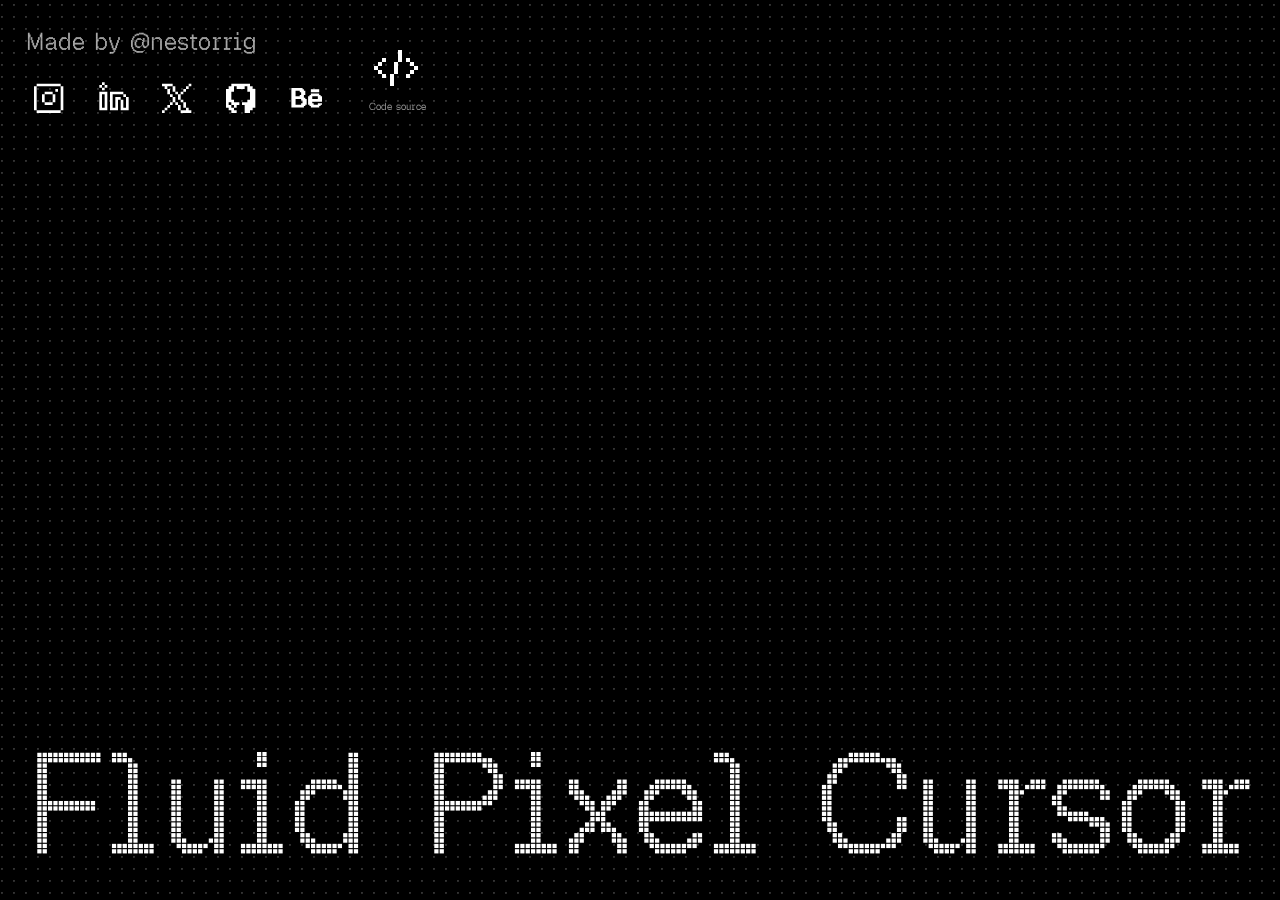
==== commit 4e831e6b: "feat: improve layout" ====
--- a/index.html
+++ b/index.html
@@ -4,28 +4,30 @@
 <head>
   <meta charset="UTF-8">
   <meta name="viewport" content="width=device-width, initial-scale=1.0">
-  <link rel="icon" type="image/png" href="./img/favicon-96x96.png" sizes="96x96" />
-  <link rel="icon" type="image/svg+xml" href="./img/favicon.svg" />
-  <link rel="shortcut icon" href="./img/favicon.ico" />
-  <link rel="apple-touch-icon" sizes="180x180" href="./img/apple-touch-icon.png" />
+  <link rel="icon" type="image/png" href="./img/favicon/favicon-96x96.png" sizes="96x96" />
+  <link rel="icon" type="image/svg+xml" href="./img/favicon/favicon.svg" />
+  <link rel="shortcut icon" href="./img/favicon/favicon.ico" />
+  <link rel="apple-touch-icon" sizes="180x180" href="./img/favicon/apple-touch-icon.png" />
   <meta name="apple-mobile-web-app-title" content="Fluid Pixel Cursor" />
-  <link rel="manifest" href="./img/site.webmanifest" />
+  <link rel="manifest" href="./img/favicon/site.webmanifest" />
   <title>Fluid Pixel Cursor</title>
 
   <!-- Primary Meta Tags -->
   <meta name="title" content="Fluid Pixel Cursor" />
   <meta name="description"
-    content="Interactive portfolio experiment with a fluid pixel cursor effect built with HTML, CSS, and JavaScript." />
+    content="Real-time 2D fluid pixel simulation driven by cursor and touch. Built with HTML, CSS, and vanilla JavaScript on the Canvas 2D API." />
   <meta name="language" content="en" />
   <meta name="robots" content="index, follow" />
+  <meta name="author" content="Nestor Rios Garcia, nestorrigs@gmail.com">
 
   <!-- Open Graph / Facebook -->
   <meta property="og:type" content="website" />
-  <meta property="og:url" content="https://nestorrig.github.io/interactividad/" />
+  <meta property="og:url" content="https://nestorrig.github.io/Fluid-Pixel-Cursor-Effect/" />
   <meta property="og:title" content="Fluid Pixel Cursor" />
   <meta property="og:description"
-    content="Interactive portfolio experiment with a fluid pixel cursor effect built with HTML, CSS, and JavaScript." />
-  <meta property="og:image" content="https://nestorrig.github.io/interactividad/img/cover.jpg" />
+    content="Real-time 2D fluid pixel simulation driven by cursor and touch. Built with HTML, CSS, and vanilla JavaScript on the Canvas 2D API." />
+  <meta property="og:image"
+    content="https://nestorrig.github.io/Fluid-Pixel-Cursor-Effect/img/cover/cover_fluid-pixel-cursor.png" />
   <meta property="og:image:width" content="1200" />
   <meta property="og:image:height" content="630" />
   <meta property="og:image:alt" content="Fluid Pixel Cursor cover image" />
@@ -34,11 +36,12 @@
 
   <!-- Twitter -->
   <meta name="twitter:card" content="summary_large_image" />
-  <meta name="twitter:url" content="https://nestorrig.github.io/interactividad/" />
+  <meta name="twitter:url" content="https://nestorrig.github.io/Fluid-Pixel-Cursor-Effect/" />
   <meta name="twitter:title" content="Fluid Pixel Cursor" />
   <meta name="twitter:description"
-    content="Interactive portfolio experiment with a fluid pixel cursor effect built with HTML, CSS, and JavaScript." />
-  <meta name="twitter:image" content="https://nestorrig.github.io/interactividad/img/cover.jpg" />
+    content="Real-time 2D fluid pixel simulation driven by cursor and touch. Built with HTML, CSS, and vanilla JavaScript on the Canvas 2D API." />
+  <meta name="twitter:image"
+    content="https://nestorrig.github.io/Fluid-Pixel-Cursor-Effect/img/cover/cover_fluid-pixel-cursor.png" />
   <meta name="twitter:image:alt" content="Fluid Pixel Cursor cover image" />
 
   <link rel="stylesheet" href="css/style.css">
@@ -51,18 +54,6 @@
     </div>
 
     <footer class="footer">
-      <div class="code">
-        <a href="https://github.com/nestorrig/F2R-2026" target="_blank" title="Code source">
-          <svg xmlns="http://www.w3.org/2000/svg" width="12" height="12" viewBox="0 0 12 12">
-            <path d="M0 0h12v12H0z" fill="none" />
-            <path fill="currentColor"
-              d="M6 5H5v3h1Zm0 0h1V2H6ZM0 7h1V6H0Zm1 1h1V7H1Zm1 1h1V8H2Zm2 2h1V8H4ZM1 6h1V5H1Zm1-1h1V4H2Zm6 4h1V8H8Zm1-1h1V7H9Zm0-2h1V5H9Zm1 1h1V6h-1ZM8 5h1V4H8Zm0 0" />
-          </svg>
-
-        </a>
-        <p>Code source</p>
-
-      </div>
       <div class="social">
         <p>Made by @nestorrig</p>
         <div class="socials-list">
@@ -109,8 +100,17 @@
         </div>
       </div>
 
+      <div class="code">
+        <a href="https://github.com/nestorrig/Fluid-Pixel-Cursor-Effect" target="_blank" title="Code source">
+          <svg xmlns="http://www.w3.org/2000/svg" width="12" height="12" viewBox="0 0 12 12">
+            <path d="M0 0h12v12H0z" fill="none" />
+            <path fill="currentColor"
+              d="M6 5H5v3h1Zm0 0h1V2H6ZM0 7h1V6H0Zm1 1h1V7H1Zm1 1h1V8H2Zm2 2h1V8H4ZM1 6h1V5H1Zm1-1h1V4H2Zm6 4h1V8H8Zm1-1h1V7H9Zm0-2h1V5H9Zm1 1h1V6h-1ZM8 5h1V4H8Zm0 0" />
+          </svg>
 
-
+        </a>
+        <p>Code source</p>
+      </div>
     </footer>
 
 
--- a/css/style.css
+++ b/css/style.css
@@ -8,8 +8,8 @@
   --space-xs: clamp(4px, 5vw, 8px);
   --space-sm: 16px;
   --space-md: clamp(16px, 2vw, 32px);
-  --icon-code: clamp(48px, 5vw, 64px);
-  --icon-social: clamp(40px, 5vw, 48px);
+  --icon-code: clamp(40px, 5vw, 64px);
+  --icon-social: clamp(36px, 5vw, 48px);
 }
 
 * {
@@ -59,24 +59,26 @@
 
 .hero {
   position: absolute;
-  top: 0;
+  bottom: var(--space-md);
   left: var(--space-md);
 }
 
 .hero__title {
-  font-size: clamp(2.4rem, 8vw, 12rem);
+  pointer-events: auto;
+  font-size: clamp(3rem, 11vw, 16rem);
   font-weight: 400;
-  line-height: 1.25;
+  line-height: 1;
 }
 
 .footer {
+  pointer-events: auto;
   position: absolute;
-  bottom: var(--space-md);
+  top: var(--space-md);
   padding-inline: var(--space-md);
-  width: 100%;
   display: flex;
   justify-content: space-between;
   align-items: end;
+  gap: 36px;
 }
 
 .footer .code,
@@ -86,22 +88,23 @@
 }
 
 .footer .code {
+  width: fit-content;
   align-items: center;
+  justify-content: center;
   gap: 2px;
   margin-bottom: var(--space-xs);
 }
 
 .footer .social {
-  align-items: end;
   gap: var(--space-sm);
 }
 
 .footer .code p {
-  font-size: clamp(0.8rem, 5vw, 1rem);
+  font-size: clamp(0.9rem, 2vw, 1rem);
 }
 
 .footer .social p {
-  font-size: clamp(1rem, 5vw, 3rem);
+  font-size: clamp(1.6rem, 4vw, 2.4rem);
   padding-right: var(--space-xs);
 }
 
@@ -136,9 +139,24 @@
 
 @media (max-width: 767px) {
   .hero__title {
-    top: 4px;
-    max-width: 50%;
+    font-size: clamp(3.8rem, 8vw, 12rem);
   }
+
+  .footer {
+    width: 100%;
+    gap: 0px;
+    align-items: end;
+    justify-content: space-between;
+  }
+
+  .footer .social {
+    gap: 24px;
+  }
+
+  .footer .social p {
+    max-width: 150px;
+  }
+
 
   html,
   body,
